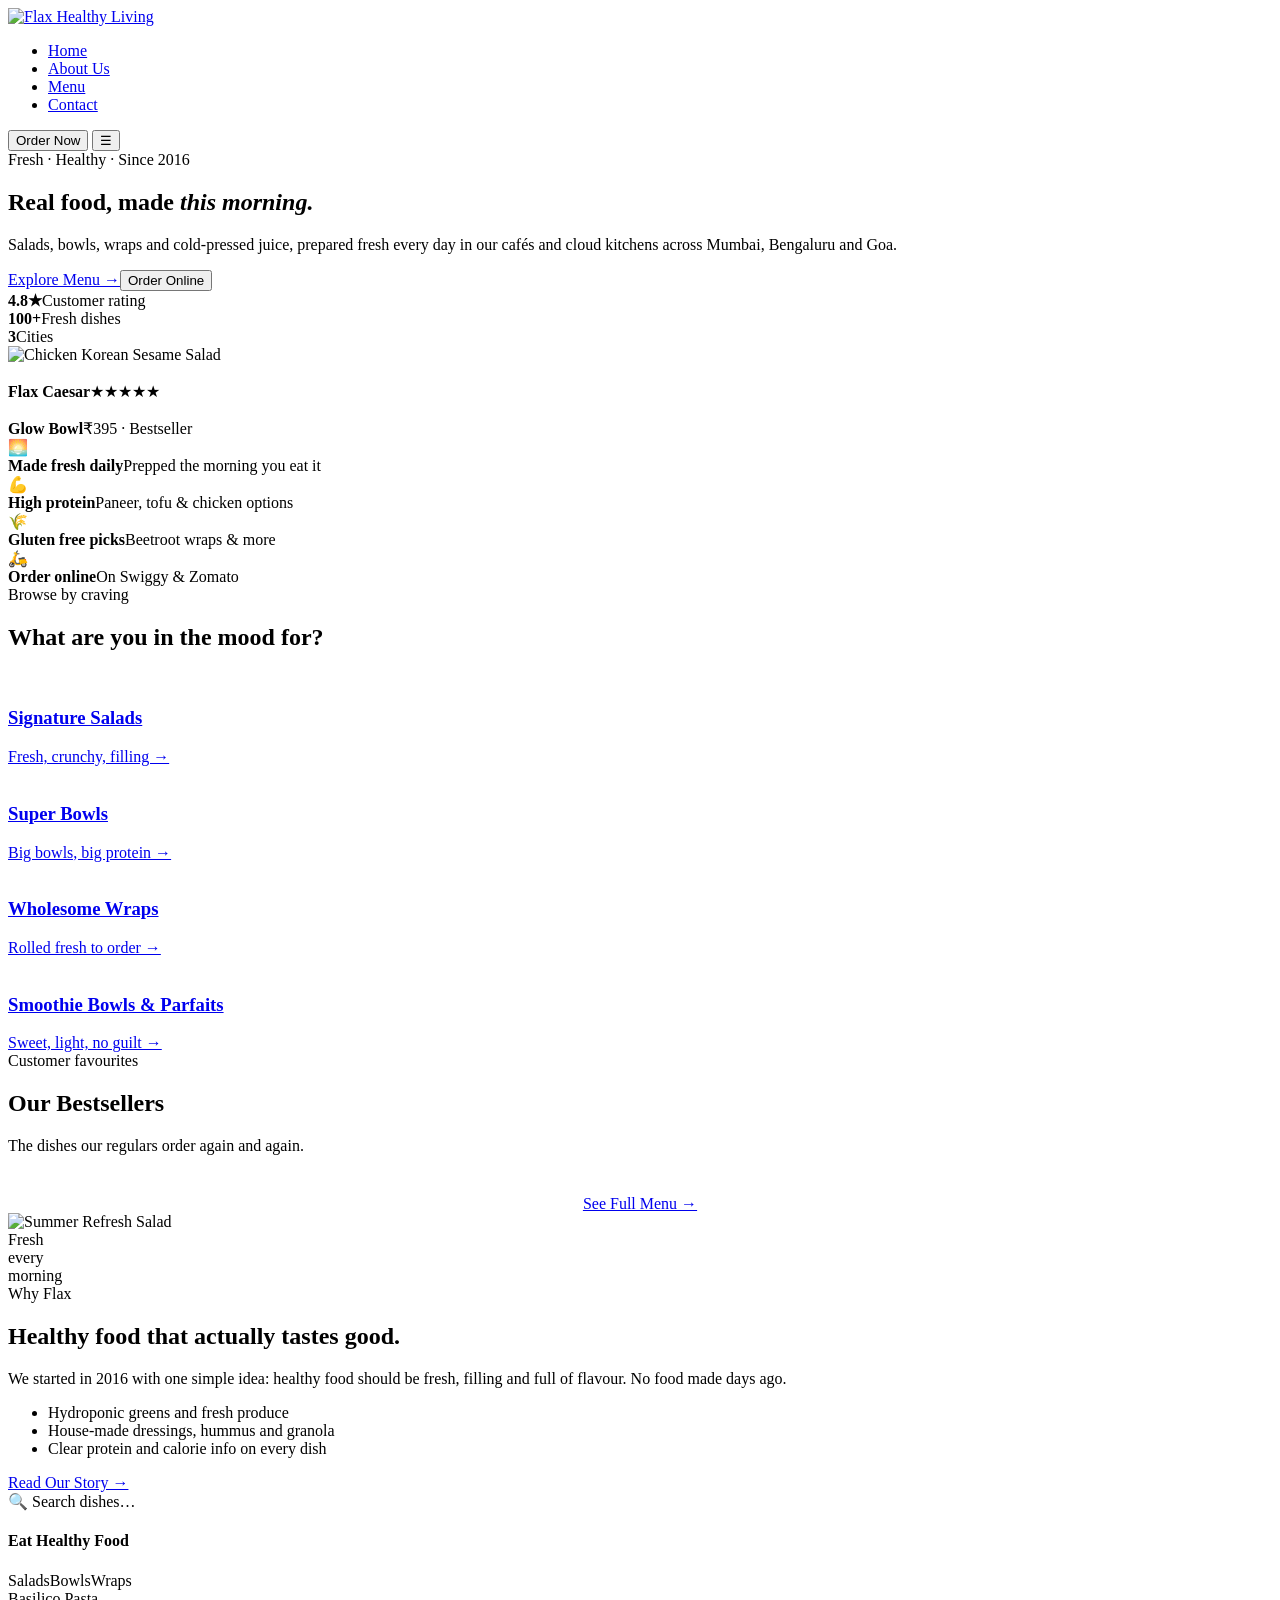
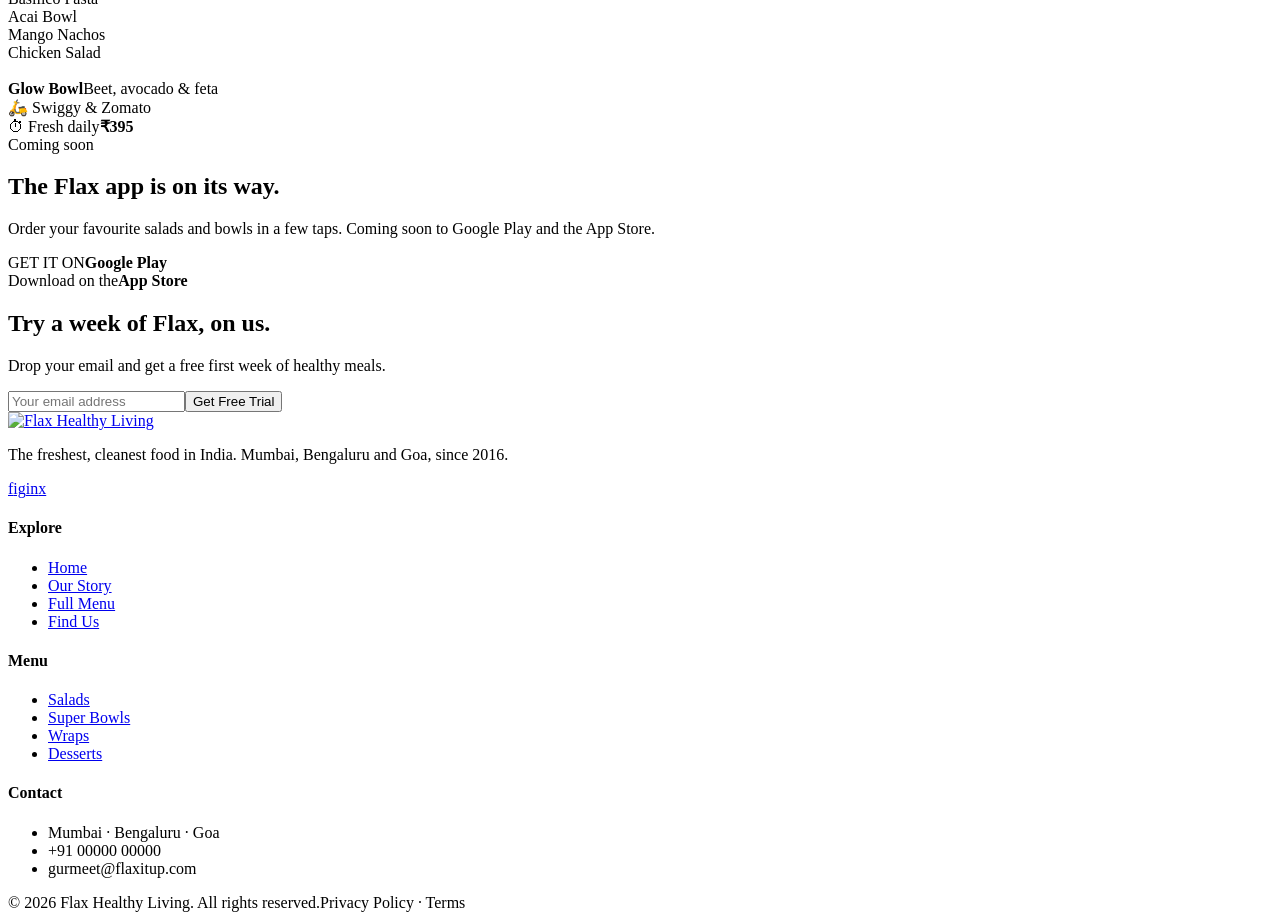
==== index.html @ 8effc0de "Add files via upload" ====
<!DOCTYPE html>
<html lang="en">
<head>
<meta charset="UTF-8">
<meta name="viewport" content="width=device-width, initial-scale=1, viewport-fit=cover">
<title>Flax Healthy Living – Fresh food, made this morning</title>
<link rel="preconnect" href="https://fonts.googleapis.com">
<link rel="preconnect" href="https://fonts.gstatic.com" crossorigin>
<link href="https://fonts.googleapis.com/css2?family=Fraunces:ital,opsz,wght@0,9..144,600;0,9..144,700;1,9..144,600&family=Inter:wght@400;500;600;700&display=swap" rel="stylesheet">
<link rel="stylesheet" href="css/style.css">
</head>
<body>
<header class="site-head">
  <div class="wrap nav">
    <a class="logo" href="index.html"><img src="images/logo-green.png" alt="Flax Healthy Living"></a>
    <ul class="links" id="links"><li><a href="index.html" class="active" aria-current="page">Home</a></li><li><a href="about.html">About Us</a></li><li><a href="menu.html">Menu</a></li><li><a href="contact.html">Contact</a></li></ul>
    <div class="head-cta">
      <button class="btn sm order-open" type="button">Order Now</button>
      <button class="burger" type="button" aria-label="Open menu" aria-controls="links" aria-expanded="false">☰</button>
    </div>
  </div>
</header>
<main>

<section class="hero">
  <div class="wrap hero-grid">
    <div>
      <span class="eyebrow">Fresh · Healthy · Since 2016</span>
      <h1>Real food, made <em>this morning.</em></h1>
      <p class="lead">Salads, bowls, wraps and cold-pressed juice, prepared fresh every day in our cafés and cloud kitchens across Mumbai, Bengaluru and Goa.</p>
      <div class="ctas"><a class="btn" href="menu.html">Explore Menu →</a><button class="btn ghost order-open" type="button">Order Online</button></div>
      <div class="trust"><div><b>4.8★</b><span>Customer rating</span></div><div><b>100+</b><span>Fresh dishes</span></div><div><b>3</b><span>Cities</span></div></div>
    </div>
    <div class="hero-art">
      <div class="main"><img src="images/chicken-korean-sesame-salad.jpg" alt="Chicken Korean Sesame Salad"></div>
      <div class="float f1"><img src="images/flax-caesar-salad.jpg" alt=""><div><b>Flax Caesar</b><span class="stars">★★★★★</span></div></div>
      <div class="float f2"><img src="images/glow-bowl.jpg" alt=""><div><b>Glow Bowl</b>₹395 · Bestseller</div></div>
    </div>
  </div>
</section>

<div class="strip"><div class="wrap">
  <div class="f"><span class="ic">🌅</span><div><b>Made fresh daily</b><span>Prepped the morning you eat it</span></div></div>
  <div class="f"><span class="ic">💪</span><div><b>High protein</b><span>Paneer, tofu &amp; chicken options</span></div></div>
  <div class="f"><span class="ic">🌾</span><div><b>Gluten free picks</b><span>Beetroot wraps &amp; more</span></div></div>
  <div class="f"><span class="ic">🛵</span><div><b>Order online</b><span>On Swiggy &amp; Zomato</span></div></div>
</div></div>

<section>
  <div class="wrap">
    <div class="sec-head reveal"><span class="eyebrow">Browse by craving</span><h2>What are you in the mood for?</h2></div>
    <div class="cats"><a class="cat-tile reveal" href="menu.html#signature-salads"><img src="images/glow-bowl.jpg" alt="" loading="lazy"><div><h3>Signature Salads</h3><span>Fresh, crunchy, filling →</span></div></a><a class="cat-tile reveal" href="menu.html#super-bowls"><img src="images/chicken-smoky-chipotle-bowl.jpg" alt="" loading="lazy"><div><h3>Super Bowls</h3><span>Big bowls, big protein →</span></div></a><a class="cat-tile reveal" href="menu.html#wholesome-wraps"><img src="images/shawarma-chicken-wrap.jpg" alt="" loading="lazy"><div><h3>Wholesome Wraps</h3><span>Rolled fresh to order →</span></div></a><a class="cat-tile reveal" href="menu.html#smoothie-bowls-parfaits"><img src="images/acai-smoothie-bowl.jpg" alt="" loading="lazy"><div><h3>Smoothie Bowls & Parfaits</h3><span>Sweet, light, no guilt →</span></div></a></div>
  </div>
</section>

<section style="padding-top:0">
  <div class="wrap">
    <div class="sec-head reveal"><span class="eyebrow">Customer favourites</span><h2>Our Bestsellers</h2><p>The dishes our regulars order again and again.</p></div>
    <div class="cards" id="best-root"></div>
    <div style="text-align:center;margin-top:40px"><a class="btn ghost" href="menu.html">See Full Menu →</a></div>
  </div>
</section>

<section style="padding-top:0">
  <div class="wrap split">
    <div class="art reveal"><img src="images/summer-refresh-salad.jpg" alt="Summer Refresh Salad" loading="lazy"><div class="stamp">Fresh<br>every<br>morning</div></div>
    <div class="reveal">
      <span class="eyebrow">Why Flax</span>
      <h2>Healthy food that actually tastes good.</h2>
      <p>We started in 2016 with one simple idea: healthy food should be fresh, filling and full of flavour. No food made days ago.</p>
      <ul class="checks"><li>Hydroponic greens and fresh produce</li><li>House-made dressings, hummus and granola</li><li>Clear protein and calorie info on every dish</li></ul>
      <a class="btn" href="about.html">Read Our Story →</a>
    </div>
  </div>
</section>

<div class="app">
  <div class="wrap app-grid">
    <div class="phones" aria-hidden="true">
      <div class="phone a"><div class="bar">🔍 Search dishes…</div><h4>Eat Healthy Food</h4>
        <div class="chips"><span>Salads</span><span>Bowls</span><span>Wraps</span></div>
        <div class="grid2"><div><img src="images/app-basilico-pasta-thumb.jpg" alt="">Basilico Pasta</div><div><img src="images/app-acai-bowl-thumb.jpg" alt="">Acai Bowl</div><div><img src="images/app-mango-nachos-thumb.jpg" alt="">Mango Nachos</div><div><img src="images/app-chicken-salad-thumb.jpg" alt="">Chicken Salad</div></div></div>
      <div class="phone b"><img class="big" src="images/app-glow-bowl.jpg" alt=""><div class="info"><b>Glow Bowl</b>Beet, avocado &amp; feta<div class="meta"><span>🛵 Swiggy &amp; Zomato<br>⏱ Fresh daily</span><strong>₹395</strong></div></div></div>
    </div>
    <div>
      <span class="eyebrow" style="color:var(--lime)">Coming soon</span>
      <h2>The Flax app is on its way.</h2>
      <p>Order your favourite salads and bowls in a few taps. Coming soon to Google Play and the App Store.</p>
      <div class="stores"><div class="store">GET IT ON<b>Google Play</b></div><div class="store">Download on the<b>App Store</b></div></div>
    </div>
  </div>
</div>

<section class="cta-band">
  <div class="wrap"><div class="box reveal">
    <h2>Try a week of Flax, on us.</h2>
    <p>Drop your email and get a free first week of healthy meals.</p>
    <div class="sub-row"><input id="email" type="email" placeholder="Your email address" aria-label="Email address"><button class="btn" id="subscribe" type="button">Get Free Trial</button></div>
    <div class="msg" id="msg" role="status"></div>
  </div></div>
</section>

</main>
<footer>
  <div class="wrap">
    <div class="f-grid">
      <div><a class="logo" href="index.html"><img src="images/logo-white.png" alt="Flax Healthy Living" style="height:96px"></a>
        <p>The freshest, cleanest food in India. Mumbai, Bengaluru and Goa, since 2016.</p>
        <div class="social"><a href="#" aria-label="Facebook">f</a><a href="#" aria-label="Instagram">ig</a><a href="#" aria-label="LinkedIn">in</a><a href="#" aria-label="X">x</a></div></div>
      <div><h4>Explore</h4><ul><li><a href="index.html">Home</a></li><li><a href="about.html">Our Story</a></li><li><a href="menu.html">Full Menu</a></li><li><a href="contact.html">Find Us</a></li></ul></div>
      <div><h4>Menu</h4><ul><li><a href="menu.html#signature-salads">Salads</a></li><li><a href="menu.html#super-bowls">Super Bowls</a></li><li><a href="menu.html#wholesome-wraps">Wraps</a></li><li><a href="menu.html#healthy-desserts">Desserts</a></li></ul></div>
      <div><h4>Contact</h4><ul><li>Mumbai · Bengaluru · Goa</li><li>+91 00000 00000</li><li>gurmeet@flaxitup.com</li></ul></div>
    </div>
    <div class="copy"><span>© 2026 Flax Healthy Living. All rights reserved.</span><span>Privacy Policy · Terms</span></div>
  </div>
</footer>
<div class="modal" id="order-modal" hidden>
  <div class="modal-box" role="dialog" aria-modal="true" aria-labelledby="om-title">
    <button class="modal-x" type="button" aria-label="Close">✕</button>
    <h3 id="om-title">Order Flax</h3>
    <p>Order Flax on Swiggy or Zomato. Open the app, choose the Flax outlet nearest to you and place your order.</p>
    <div class="order-btns"><a class="sw" href="https://www.swiggy.com/city/mumbai/flax-healthy-living-n-m-joshi-marg-parel-rest39199" target="_blank" rel="noopener">Order on Swiggy</a><a class="zo" href="https://www.zomato.com/mumbai/flax-healthy-living-santacruz-east/order" target="_blank" rel="noopener">Order on Zomato</a></div>
  </div>
</div>
<script src="js/data.js"></script>
<script src="js/main.js"></script>
</body>
</html>
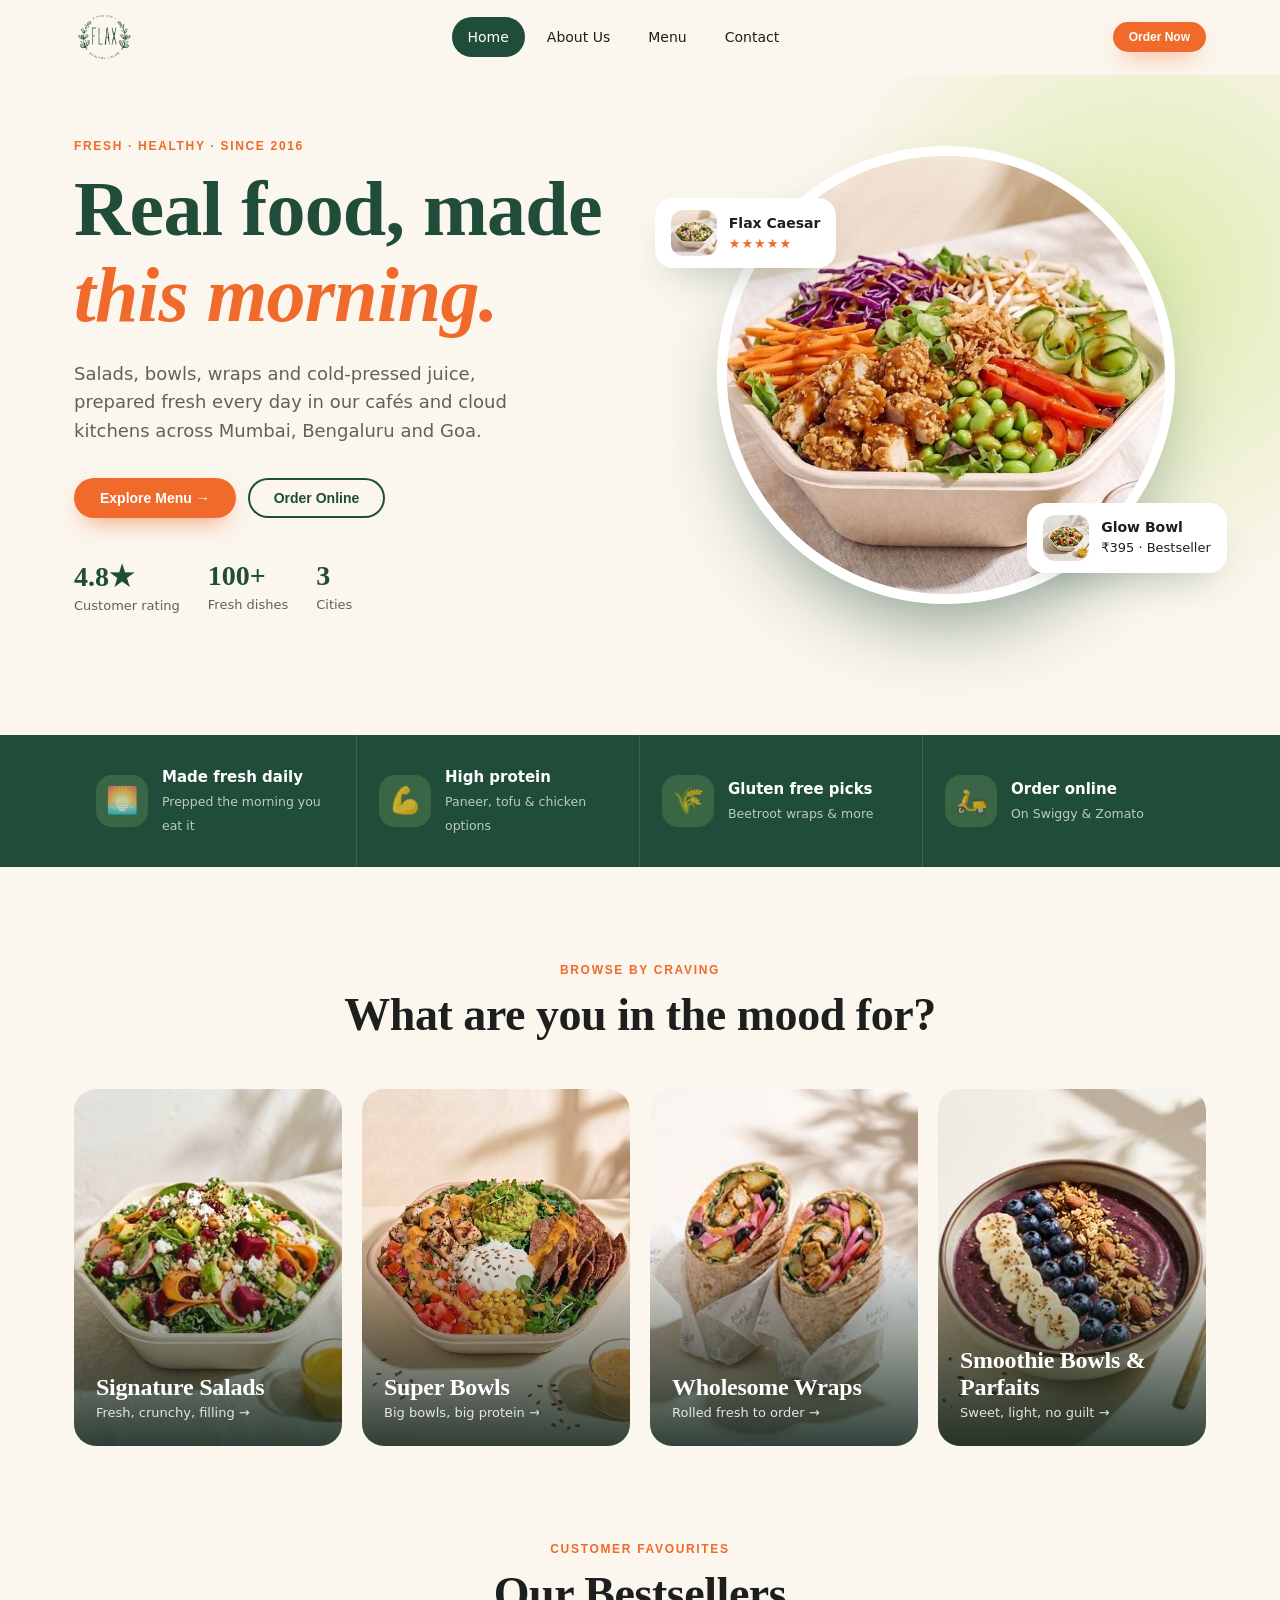
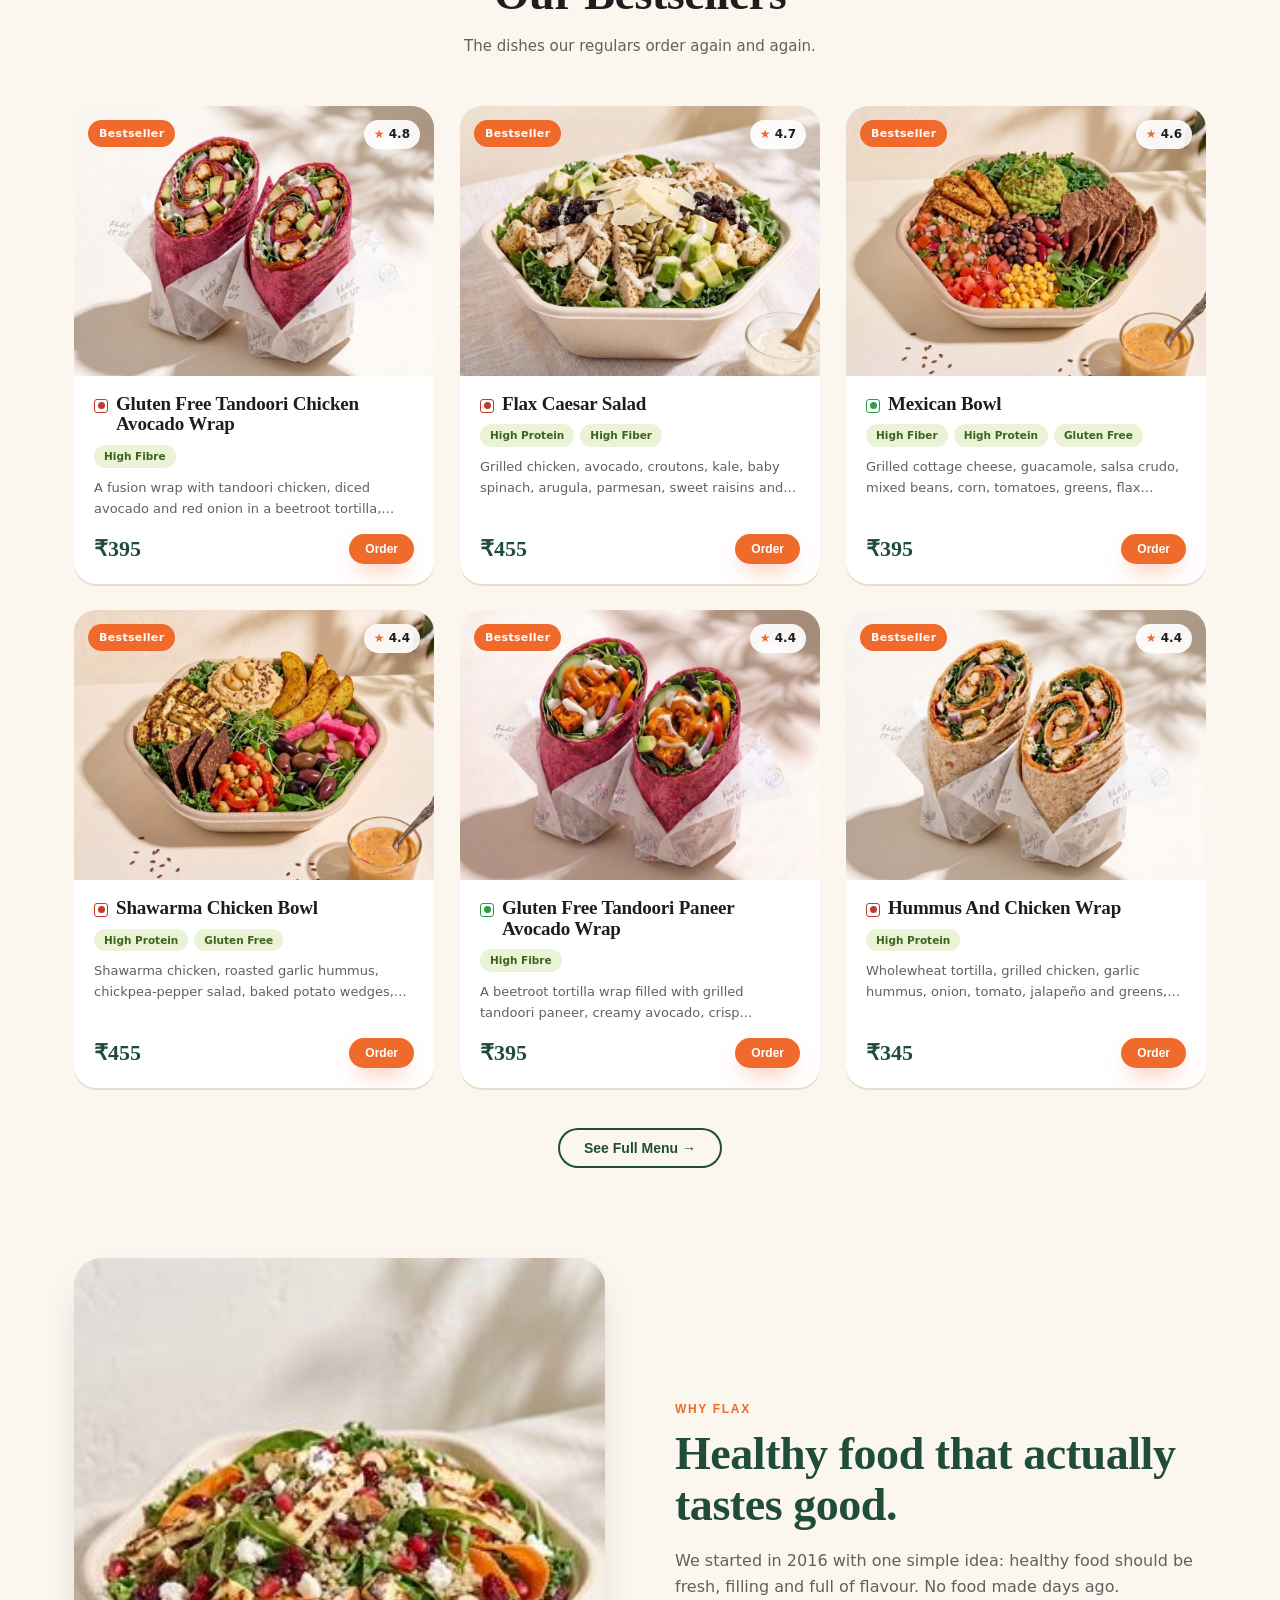
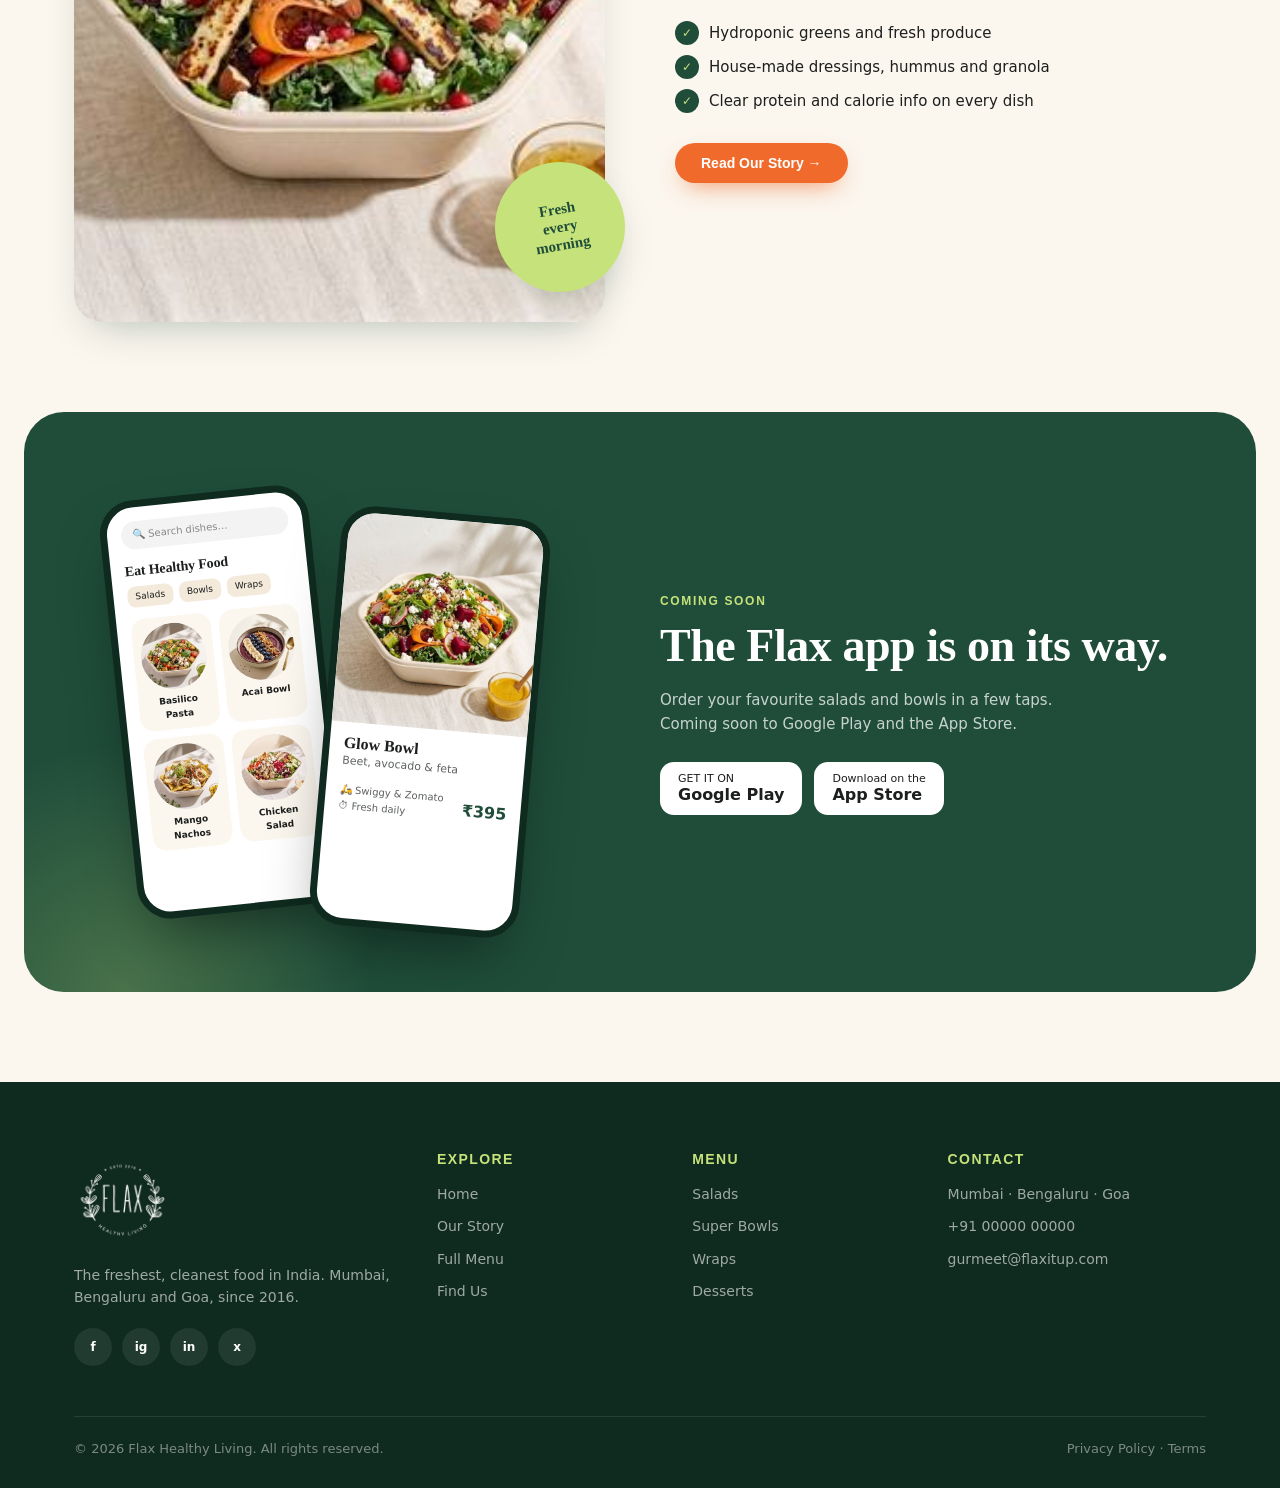
==== commit fb0dfbd4: "update email part Removed the call-to-action section for free trial sign-up." ====
--- a/index.html
+++ b/index.html
@@ -91,15 +91,6 @@
   </div>
 </div>
 
-<section class="cta-band">
-  <div class="wrap"><div class="box reveal">
-    <h2>Try a week of Flax, on us.</h2>
-    <p>Drop your email and get a free first week of healthy meals.</p>
-    <div class="sub-row"><input id="email" type="email" placeholder="Your email address" aria-label="Email address"><button class="btn" id="subscribe" type="button">Get Free Trial</button></div>
-    <div class="msg" id="msg" role="status"></div>
-  </div></div>
-</section>
-
 </main>
 <footer>
   <div class="wrap">
--- a/css/style.css
+++ b/css/style.css
@@ -0,0 +1,300 @@
+:root{
+  --cream:#fbf6ee; --cream-2:#f3eadb; --green:#1f4d3a; --green-2:#2f6b50; --lime:#c6e27a;
+  --orange:#ef6a2b; --orange-2:#ff8a4c; --text:#1c1f1d; --muted:#5d625f; --line:#e7ddcb; --white:#fff;
+  --shadow:0 18px 40px -18px rgba(31,77,58,.35); --radius:22px;
+}
+*,*::before,*::after{box-sizing:border-box}
+html{scroll-behavior:smooth}
+body{margin:0;font-family:'Inter',system-ui,-apple-system,'Segoe UI',Arial,sans-serif;background:var(--cream);color:var(--text);line-height:1.6;font-size:15px}
+img{max-width:100%;display:block}
+a{color:inherit;text-decoration:none}
+h1,h2,h3,h4{font-family:'Fraunces',Georgia,serif;line-height:1.1;margin:0;font-weight:700;letter-spacing:-.01em}
+p{margin:0;color:var(--muted)}
+.wrap{max-width:1180px;margin:0 auto;padding:0 24px}
+.eyebrow{display:inline-block;font:600 12px/1 'Inter',sans-serif;letter-spacing:.14em;text-transform:uppercase;color:var(--orange);margin-bottom:14px}
+.btn{display:inline-flex;align-items:center;gap:8px;background:var(--orange);color:#fff;border:0;border-radius:999px;padding:13px 26px;font:600 14px/1 'Inter',sans-serif;cursor:pointer;transition:transform .2s,box-shadow .2s,background .2s;box-shadow:0 10px 24px -10px rgba(239,106,43,.8)}
+.btn:hover{transform:translateY(-2px);background:var(--orange-2)}
+.btn.ghost{background:transparent;color:var(--green);box-shadow:inset 0 0 0 2px var(--green)}
+.btn.ghost:hover{background:var(--green);color:#fff}
+.btn.sm{padding:9px 16px;font-size:12px}
+.btn.added{background:var(--green-2);box-shadow:none}
+:focus-visible{outline:3px solid var(--orange);outline-offset:3px}
+section{padding:90px 0}
+.sec-head{text-align:center;max-width:620px;margin:0 auto 48px}
+.sec-head h2{font-size:clamp(30px,4.2vw,46px)}
+.sec-head p{margin-top:14px}
+
+/* header */
+.site-head{position:sticky;top:0;z-index:50;background:rgba(251,246,238,.85);backdrop-filter:blur(12px);-webkit-backdrop-filter:blur(12px);border-bottom:1px solid transparent;transition:border-color .2s}
+.site-head.scrolled{border-color:var(--line)}
+.nav{display:flex;align-items:center;justify-content:space-between;height:74px;gap:20px}
+.logo{display:flex;align-items:center;gap:10px;font:700 22px 'Fraunces',serif;color:var(--green)}
+.logo i{width:36px;height:36px;border-radius:12px;background:var(--green);color:var(--lime);display:grid;place-items:center;font-style:normal;font-size:18px}
+.links{display:flex;gap:6px;list-style:none;margin:0;padding:0}
+.links a{display:block;padding:9px 16px;border-radius:999px;font-weight:500;font-size:14px;transition:background .2s}
+.links a:hover{background:var(--cream-2)}
+.links a.active{background:var(--green);color:#fff}
+.head-cta{display:flex;align-items:center;gap:12px}
+.cart{position:relative;width:44px;height:44px;border-radius:50%;background:#fff;display:grid;place-items:center;box-shadow:0 4px 14px rgba(0,0,0,.06);font-size:18px}
+.cart b{position:absolute;top:-4px;right:-4px;min-width:20px;height:20px;border-radius:10px;background:var(--orange);color:#fff;font-size:11px;display:grid;place-items:center;padding:0 5px}
+.cart b:empty{display:none}
+.burger{display:none;width:44px;height:44px;border-radius:12px;border:0;background:var(--green);color:#fff;font-size:20px;cursor:pointer}
+
+/* home hero */
+.hero{padding:40px 0 100px;position:relative;overflow:hidden}
+.hero::before{content:"";position:absolute;width:720px;height:720px;border-radius:50%;background:radial-gradient(circle,var(--lime) 0,rgba(198,226,122,0) 65%);right:-220px;top:-160px;opacity:.55}
+.hero-grid{position:relative;display:grid;grid-template-columns:1.05fr 1fr;gap:50px;align-items:center}
+.hero h1{font-size:clamp(42px,6.4vw,78px);color:var(--green)}
+.hero h1 em{font-style:italic;color:var(--orange)}
+.hero p.lead{font-size:18px;max-width:480px;margin:22px 0 32px}
+.hero .ctas{display:flex;gap:12px;flex-wrap:wrap}
+.trust{display:flex;gap:28px;margin-top:42px;flex-wrap:wrap}
+.trust div b{display:block;font:700 28px 'Fraunces',serif;color:var(--green)}
+.trust div span{font-size:13px;color:var(--muted)}
+.hero-art{position:relative;aspect-ratio:1;max-width:520px;margin-left:auto;width:100%}
+.hero-art .main{position:absolute;inset:6%;border-radius:50%;overflow:hidden;box-shadow:0 40px 80px -30px rgba(31,77,58,.6);border:10px solid #fff}
+.hero-art .main img{width:100%;height:100%;object-fit:cover;transform:scale(1.2)}
+.float{position:absolute;background:#fff;border-radius:18px;padding:12px 16px;box-shadow:var(--shadow);display:flex;align-items:center;gap:12px;font-size:13px;animation:bob 5s ease-in-out infinite}
+.float img{width:46px;height:46px;border-radius:12px;object-fit:cover}
+.float b{display:block;font-size:14px}
+.float.f1{left:-6%;top:16%}
+.float.f2{right:-4%;bottom:12%;animation-delay:-2.5s}
+.float .stars{color:var(--orange);letter-spacing:1px}
+@keyframes bob{50%{transform:translateY(-10px)}}
+
+/* features strip */
+.strip{background:var(--green);color:#fff;padding:0}
+.strip .wrap{display:grid;grid-template-columns:repeat(4,1fr)}
+.strip div.f{padding:30px 22px;border-right:1px solid rgba(255,255,255,.12);display:flex;gap:14px;align-items:center}
+.strip div.f:last-child{border-right:0}
+.strip .ic{font-size:26px;width:52px;height:52px;border-radius:16px;background:rgba(198,226,122,.16);display:grid;place-items:center;flex:none}
+.strip b{display:block;font-size:15px}
+.strip span{font-size:12.5px;color:rgba(255,255,255,.7)}
+
+/* categories */
+.cats{display:grid;grid-template-columns:repeat(4,1fr);gap:20px}
+.cat-tile{position:relative;border-radius:var(--radius);overflow:hidden;aspect-ratio:3/4;color:#fff;display:flex;align-items:flex-end;padding:22px;isolation:isolate}
+.cat-tile img{position:absolute;inset:0;width:100%;height:100%;object-fit:cover;z-index:-2;transition:transform .5s}
+.cat-tile::after{content:"";position:absolute;inset:0;background:linear-gradient(180deg,rgba(0,0,0,0) 40%,rgba(15,35,26,.85));z-index:-1}
+.cat-tile:hover img{transform:scale(1.07)}
+.cat-tile h3{font-size:24px}
+.cat-tile span{font-size:13px;opacity:.85}
+
+/* cards */
+.cards{display:grid;grid-template-columns:repeat(3,1fr);gap:26px}
+.card{background:#fff;border-radius:var(--radius);overflow:hidden;box-shadow:0 2px 0 var(--line);transition:transform .25s,box-shadow .25s;display:flex;flex-direction:column}
+.card:hover{transform:translateY(-6px);box-shadow:var(--shadow)}
+.card .pic{position:relative;aspect-ratio:4/3;overflow:hidden;background:var(--cream-2)}
+.card .pic img{width:100%;height:100%;object-fit:cover;transition:transform .5s}
+.card:hover .pic img{transform:scale(1.06)}
+.card .pic .ph{width:100%;height:100%;display:grid;place-items:center;font-size:54px;background:linear-gradient(135deg,var(--cream-2),#e8f0d0)}
+.badge{position:absolute;top:14px;left:14px;background:var(--orange);color:#fff;font-size:11px;font-weight:700;padding:5px 11px;border-radius:999px;letter-spacing:.03em}
+.rate{position:absolute;top:14px;right:14px;background:rgba(255,255,255,.92);font-size:12px;font-weight:700;padding:5px 10px;border-radius:999px}
+.rate i{color:var(--orange);font-style:normal}
+.card .body{padding:18px 20px 20px;display:flex;flex-direction:column;flex:1}
+.card h3{font-size:19px;display:flex;gap:8px;align-items:flex-start}
+.card .desc{font-size:13px;margin:10px 0 14px;display:-webkit-box;-webkit-line-clamp:2;-webkit-box-orient:vertical;overflow:hidden;cursor:pointer}
+.card .desc.open{display:block}
+.tags{display:flex;flex-wrap:wrap;gap:6px;margin-top:10px}
+.tag{font-size:10.5px;font-weight:600;border-radius:999px;padding:3px 10px;background:#eaf3d6;color:#3d6420}
+.card .foot{margin-top:auto;display:flex;align-items:center;justify-content:space-between}
+.price{font:700 22px 'Fraunces',serif;color:var(--green)}
+.vi{flex:none;display:inline-block;width:14px;height:14px;border:1.6px solid;border-radius:3px;position:relative;margin-top:5px}
+.vi::after{content:"";position:absolute;inset:2.5px;border-radius:50%}
+.vi.v{border-color:#2e9e45}.vi.v::after{background:#2e9e45}
+.vi.n{border-color:#c0392b}.vi.n::after{background:#c0392b}
+
+/* split / about teaser */
+.split{display:grid;grid-template-columns:1fr 1fr;gap:70px;align-items:center}
+.split .art{position:relative}
+.split .art img{border-radius:28px;aspect-ratio:4/5;object-fit:cover;width:100%;box-shadow:var(--shadow)}
+.split .art .stamp{position:absolute;right:-20px;bottom:30px;width:130px;height:130px;border-radius:50%;background:var(--lime);color:var(--green);display:grid;place-items:center;text-align:center;font:700 15px/1.2 'Fraunces',serif;transform:rotate(-10deg);box-shadow:var(--shadow)}
+.split h2{font-size:clamp(30px,4vw,46px);color:var(--green);margin-bottom:18px}
+.split p{margin-bottom:16px;font-size:16px}
+.checks{list-style:none;padding:0;margin:22px 0 30px;display:grid;gap:10px}
+.checks li{display:flex;gap:10px;align-items:center;font-weight:500}
+.checks li::before{content:"✓";width:24px;height:24px;border-radius:50%;background:var(--green);color:var(--lime);display:grid;place-items:center;font-size:12px;flex:none}
+
+/* app */
+.app{background:var(--green);color:#fff;border-radius:40px;margin:0 24px;padding:70px 0;overflow:hidden;position:relative}
+.app::after{content:"";position:absolute;width:500px;height:500px;border-radius:50%;background:radial-gradient(circle,rgba(198,226,122,.25),transparent 70%);left:-150px;bottom:-250px}
+.app-grid{display:grid;grid-template-columns:1fr 1fr;gap:40px;align-items:center;position:relative;z-index:1}
+.app h2{font-size:clamp(30px,4vw,46px);margin-bottom:16px}
+.app p{color:rgba(255,255,255,.75);max-width:440px;margin-bottom:26px}
+.stores{display:flex;gap:12px;flex-wrap:wrap}
+.store{background:#fff;color:var(--text);border-radius:14px;padding:10px 18px;font-size:11px;line-height:1.25}
+.store b{display:block;font-size:16px}
+.phones{position:relative;height:440px}
+.phone{position:absolute;width:210px;height:420px;background:#fff;border-radius:34px;border:7px solid #0f2a1f;overflow:hidden;color:var(--text);box-shadow:0 30px 60px -20px rgba(0,0,0,.5)}
+.phone.a{left:8%;top:10px;transform:rotate(-6deg)}
+.phone.b{left:46%;top:30px;transform:rotate(5deg)}
+.phone .bar{background:#f3f3f3;border-radius:999px;margin:14px;padding:6px 12px;font-size:10px;color:#888}
+.phone h4{margin:0 14px 8px;font-size:14px}
+.chips{display:flex;gap:6px;margin:0 14px 12px}.chips span{background:var(--cream-2);border-radius:8px;padding:3px 8px;font-size:9px}
+.grid2{display:grid;grid-template-columns:1fr 1fr;gap:8px;margin:0 14px}
+.grid2 div{text-align:center;font-size:9px;font-weight:600;background:var(--cream);border-radius:14px;padding:7px}
+.grid2 img{width:100%;aspect-ratio:1;border-radius:50%;object-fit:cover;margin-bottom:4px}
+.phone.b img.big{width:100%;height:210px;object-fit:cover}
+.phone.b .info{padding:12px 14px;font-size:11px;color:var(--muted)}
+.phone.b .info b{font:700 16px 'Fraunces',serif;color:var(--text);display:block}
+.phone.b .meta{display:flex;justify-content:space-between;align-items:end;margin-top:12px;font-size:10px}
+.phone.b .meta strong{color:var(--green);font-size:16px}
+
+/* cta band */
+.cta-band{text-align:center}
+.cta-band .box{background:linear-gradient(120deg,var(--orange),#f59b3a);color:#fff;border-radius:36px;padding:64px 24px;position:relative;overflow:hidden}
+.cta-band h2{font-size:clamp(30px,4vw,46px)}
+.cta-band p{color:rgba(255,255,255,.9);max-width:520px;margin:14px auto 26px}
+.cta-band .btn{background:#fff;color:var(--orange)}
+.sub-row{display:inline-flex;background:#fff;border-radius:999px;padding:6px;gap:6px;max-width:100%}
+.sub-row input{border:0;background:transparent;padding:10px 18px;font:inherit;width:260px;max-width:50vw;color:var(--text);outline:none}
+.sub-row .btn{background:var(--green);color:#fff}
+.msg{margin-top:12px;min-height:20px;font-weight:500}
+
+/* page hero (inner pages) */
+.page-hero{padding:70px 0 60px;text-align:center;position:relative;overflow:hidden}
+.page-hero::before{content:"";position:absolute;width:560px;height:560px;border-radius:50%;background:radial-gradient(circle,var(--lime),transparent 65%);opacity:.4;left:50%;top:-320px;transform:translateX(-50%)}
+.page-hero h1{position:relative;font-size:clamp(40px,6vw,68px);color:var(--green)}
+.page-hero p{position:relative;max-width:560px;margin:16px auto 0;font-size:17px}
+.crumbs{position:relative;font-size:13px;color:var(--muted);margin-bottom:12px}
+.crumbs a{color:var(--orange)}
+
+/* about page */
+.facts{display:grid;grid-template-columns:repeat(4,1fr);gap:18px}
+.facts div{background:#fff;border-radius:var(--radius);padding:28px 24px;box-shadow:0 2px 0 var(--line)}
+.facts b{display:block;font:700 34px 'Fraunces',serif;color:var(--orange);line-height:1.1}
+.facts span{font-size:14px}
+.values{display:grid;grid-template-columns:repeat(3,1fr);gap:22px}
+.value{background:#fff;border-radius:var(--radius);padding:32px 28px;box-shadow:0 2px 0 var(--line);transition:transform .25s}
+.value:hover{transform:translateY(-4px)}
+.value .ic{width:56px;height:56px;border-radius:18px;background:var(--cream-2);display:grid;place-items:center;font-size:26px;margin-bottom:18px}
+.value h3{font-size:22px;margin-bottom:8px;color:var(--green)}
+.timeline{max-width:760px;margin:0 auto;position:relative;padding-left:34px}
+.timeline::before{content:"";position:absolute;left:9px;top:6px;bottom:6px;width:2px;background:var(--line)}
+.tl{position:relative;padding-bottom:34px}
+.tl::before{content:"";position:absolute;left:-31px;top:4px;width:16px;height:16px;border-radius:50%;background:var(--orange);box-shadow:0 0 0 5px var(--cream)}
+.tl b{font:700 13px 'Inter',sans-serif;color:var(--orange);letter-spacing:.08em;text-transform:uppercase}
+.tl h3{font-size:22px;color:var(--green);margin:4px 0 6px}
+
+/* menu page */
+.menu-tools{position:sticky;top:74px;z-index:20;background:rgba(251,246,238,.92);backdrop-filter:blur(10px);-webkit-backdrop-filter:blur(10px);padding:16px 0;border-bottom:1px solid var(--line)}
+.tools-row{display:flex;gap:12px;align-items:center;flex-wrap:wrap;justify-content:space-between}
+.search{display:flex;align-items:center;gap:8px;background:#fff;border-radius:999px;padding:10px 18px;box-shadow:0 2px 0 var(--line);flex:1;max-width:360px}
+.search input{border:0;outline:none;font:inherit;width:100%;background:transparent}
+.toggle{display:flex;background:#fff;border-radius:999px;padding:4px;box-shadow:0 2px 0 var(--line)}
+.toggle button{border:0;background:transparent;border-radius:999px;padding:8px 16px;font:600 13px 'Inter',sans-serif;cursor:pointer;color:var(--muted)}
+.toggle button.on{background:var(--green);color:#fff}
+.chiprow{display:flex;gap:8px;overflow-x:auto;padding-top:14px;scrollbar-width:none}
+.chiprow::-webkit-scrollbar{display:none}
+.chiprow button{flex:none;border:1.5px solid var(--line);background:#fff;border-radius:999px;padding:8px 16px;font:500 13px 'Inter',sans-serif;cursor:pointer;color:var(--text);transition:all .2s}
+.chiprow button:hover{border-color:var(--green)}
+.chiprow button.on{background:var(--orange);border-color:var(--orange);color:#fff}
+.chiprow button small{opacity:.7;margin-left:4px}
+.menu-body{padding:40px 0 90px}
+.cat-title{display:flex;align-items:baseline;justify-content:space-between;margin-bottom:22px;gap:12px}
+.cat-title h2{font-size:clamp(28px,3.4vw,38px);color:var(--green)}
+.cat-title span{color:var(--muted);font-size:14px}
+.mgrid{display:grid;grid-template-columns:repeat(3,1fr);gap:24px}
+.empty{text-align:center;padding:60px 0;color:var(--muted)}
+
+/* contact page */
+.cities{display:grid;grid-template-columns:repeat(3,1fr);gap:22px}
+.city{background:#fff;border-radius:var(--radius);padding:30px 28px;box-shadow:0 2px 0 var(--line)}
+.city .pin{width:50px;height:50px;border-radius:16px;background:var(--green);color:var(--lime);display:grid;place-items:center;font-size:22px;margin-bottom:16px}
+.city h3{font-size:26px;color:var(--green);margin-bottom:8px}
+.areas{display:flex;flex-wrap:wrap;gap:6px;margin-top:12px}
+.areas span{background:var(--cream-2);padding:4px 11px;border-radius:999px;font-size:12px}
+.order-on{display:flex;justify-content:center;gap:16px;flex-wrap:wrap;margin-top:26px}
+.order-on a{background:#fff;border-radius:16px;padding:16px 26px;font-weight:700;box-shadow:0 2px 0 var(--line);display:flex;align-items:center;gap:10px}
+.contact-grid{display:grid;grid-template-columns:1fr 1.2fr;gap:30px}
+.info-card{background:var(--green);color:#fff;border-radius:var(--radius);padding:36px}
+.info-card h3{font-size:28px;margin-bottom:18px}
+.info-card ul{list-style:none;padding:0;margin:0;display:grid;gap:18px}
+.info-card li{display:flex;gap:14px;align-items:flex-start;color:rgba(255,255,255,.85)}
+.info-card li i{font-style:normal;width:40px;height:40px;border-radius:12px;background:rgba(198,226,122,.18);display:grid;place-items:center;flex:none}
+.info-card li b{display:block;color:#fff}
+.form{background:#fff;border-radius:var(--radius);padding:36px;box-shadow:0 2px 0 var(--line);display:grid;gap:14px}
+.form h3{font-size:28px;color:var(--green)}
+.form label{font-size:13px;font-weight:600;display:grid;gap:6px}
+.form input,.form textarea,.form select{border:1.5px solid var(--line);border-radius:14px;padding:12px 14px;font:inherit;background:var(--cream);outline:none}
+.form input:focus,.form textarea:focus,.form select:focus{border-color:var(--green)}
+.two{display:grid;grid-template-columns:1fr 1fr;gap:14px}
+
+/* footer */
+footer{background:#0f2a1f;color:#fff;padding:70px 0 28px;margin-top:90px}
+.f-grid{display:grid;grid-template-columns:1.5fr 1fr 1fr 1.2fr;gap:40px}
+footer .logo{color:#fff;margin-bottom:16px}
+footer p,footer li{color:rgba(255,255,255,.6);font-size:14px}
+footer h4{font-family:'Inter',sans-serif;font-size:14px;letter-spacing:.1em;text-transform:uppercase;margin-bottom:16px;color:var(--lime)}
+footer ul{list-style:none;padding:0;margin:0;display:grid;gap:10px}
+footer a:hover{color:#fff}
+.social{display:flex;gap:10px;margin-top:20px}
+.social a{width:38px;height:38px;border-radius:50%;background:rgba(255,255,255,.08);display:grid;place-items:center;font-size:12px;font-weight:700;transition:background .2s}
+.social a:hover{background:var(--orange)}
+.copy{display:flex;justify-content:space-between;flex-wrap:wrap;gap:12px;border-top:1px solid rgba(255,255,255,.1);margin-top:50px;padding-top:22px;font-size:13px;color:rgba(255,255,255,.45)}
+
+/* reveal */
+.reveal{opacity:0;transform:translateY(24px);transition:opacity .7s,transform .7s}
+.reveal.in{opacity:1;transform:none}
+@media (prefers-reduced-motion:reduce){.reveal{opacity:1;transform:none}.float{animation:none}html{scroll-behavior:auto}}
+
+/* responsive */
+@media (max-width:980px){
+  .cats{grid-template-columns:repeat(2,1fr)}
+  .cards,.mgrid,.values,.cities{grid-template-columns:repeat(2,1fr)}
+  .strip .wrap,.facts{grid-template-columns:repeat(2,1fr)}
+  .strip div.f:nth-child(2){border-right:0}
+  .f-grid{grid-template-columns:1fr 1fr}
+}
+@media (max-width:820px){
+  .burger{display:grid;place-items:center}
+  .links{position:fixed;top:74px;left:0;right:0;background:var(--cream);flex-direction:column;padding:16px 24px 26px;gap:4px;border-bottom:1px solid var(--line);transform:translateY(-130%);transition:transform .3s;z-index:-1}
+  .links.open{transform:none}
+  .links a{padding:14px 18px;font-size:16px}
+  .hero-grid,.split,.app-grid,.contact-grid{grid-template-columns:1fr}
+  .hero-art{margin:0 auto;max-width:400px}
+  .split .art .stamp{right:10px}
+  .phones{height:450px;max-width:420px;margin:0 auto;width:100%}
+  section{padding:64px 0}
+}
+@media (max-width:600px){
+  .cards,.mgrid,.values,.cities,.strip .wrap,.facts,.f-grid,.two{grid-template-columns:1fr}
+  .strip div.f{border-right:0;border-bottom:1px solid rgba(255,255,255,.12)}
+  .float.f1{left:0}.float.f2{right:0}
+  .app{margin:0 12px;border-radius:28px}
+  .search{max-width:none;flex-basis:100%}
+  .head-cta .btn{display:none}
+  .cat-tile{padding:14px}.cat-tile h3{font-size:18px}.cat-tile span{font-size:11px}
+}
+
+/* mission, team, visit */
+.mission{background:var(--green);color:#fff;text-align:center}
+.mission blockquote{margin:0 auto;max-width:820px;font:600 clamp(24px,3.2vw,38px)/1.3 'Fraunces',serif}
+.team{display:grid;gap:22px;margin-bottom:22px}
+.team.founders{grid-template-columns:repeat(2,1fr)}
+.team.leads{grid-template-columns:repeat(3,1fr)}
+.member{background:#fff;border-radius:var(--radius);padding:24px;display:flex;align-items:center;gap:18px;box-shadow:0 2px 0 var(--line)}
+.member .av{width:72px;height:72px;border-radius:50%;background:var(--cream-2);color:var(--green);display:grid;place-items:center;font:700 22px 'Fraunces',serif;flex:none}
+.founders .av{width:92px;height:92px;font-size:28px;background:var(--lime)}
+.member small{font-size:11px;letter-spacing:.12em;text-transform:uppercase;color:var(--orange);font-weight:600}
+.member h3{font-size:22px;color:var(--green);margin-top:4px}
+.mini-stats{display:flex;gap:10px;margin:14px 0 4px}
+.mini-stats div{flex:1;background:var(--cream);border-radius:14px;padding:10px;text-align:center;font-size:12px}
+.mini-stats b{display:block;font:700 24px 'Fraunces',serif;color:var(--orange)}
+.visit{margin-top:26px;background:#fff;border-radius:var(--radius);padding:28px 32px;display:flex;justify-content:space-between;align-items:center;gap:20px;box-shadow:0 2px 0 var(--line);flex-wrap:wrap}
+.visit h3{font-size:26px;color:var(--green);margin-bottom:6px}
+.visit .hrs{background:var(--green);color:#fff;border-radius:999px;padding:12px 22px;white-space:nowrap}
+@media (max-width:820px){.team.founders,.team.leads{grid-template-columns:1fr}}
+
+/* logo + order modal */
+.logo img{height:60px;width:auto}
+.modal{position:fixed;inset:0;z-index:100;background:rgba(15,42,31,.55);display:grid;place-items:center;padding:20px;backdrop-filter:blur(4px)}
+.modal[hidden]{display:none}
+.modal-box{position:relative;background:#fff;border-radius:26px;padding:34px 30px;max-width:420px;width:100%;text-align:center;box-shadow:0 30px 60px -20px rgba(0,0,0,.4)}
+.modal-box h3{font-size:28px;color:var(--green);margin-bottom:10px}
+.modal-x{position:absolute;top:14px;right:14px;width:36px;height:36px;border-radius:50%;border:0;background:var(--cream-2);cursor:pointer;font-size:14px}
+.order-btns{display:grid;gap:12px;margin-top:22px}
+.order-btns a,.order-on a.sw,.order-on a.zo{display:block;padding:14px 20px;border-radius:999px;font-weight:700;color:#fff;transition:transform .2s}
+.order-btns a:hover,.order-on a:hover{transform:translateY(-2px)}
+a.sw{background:#fc8019!important;color:#fff!important}
+a.zo{background:#e23744!important;color:#fff!important}
